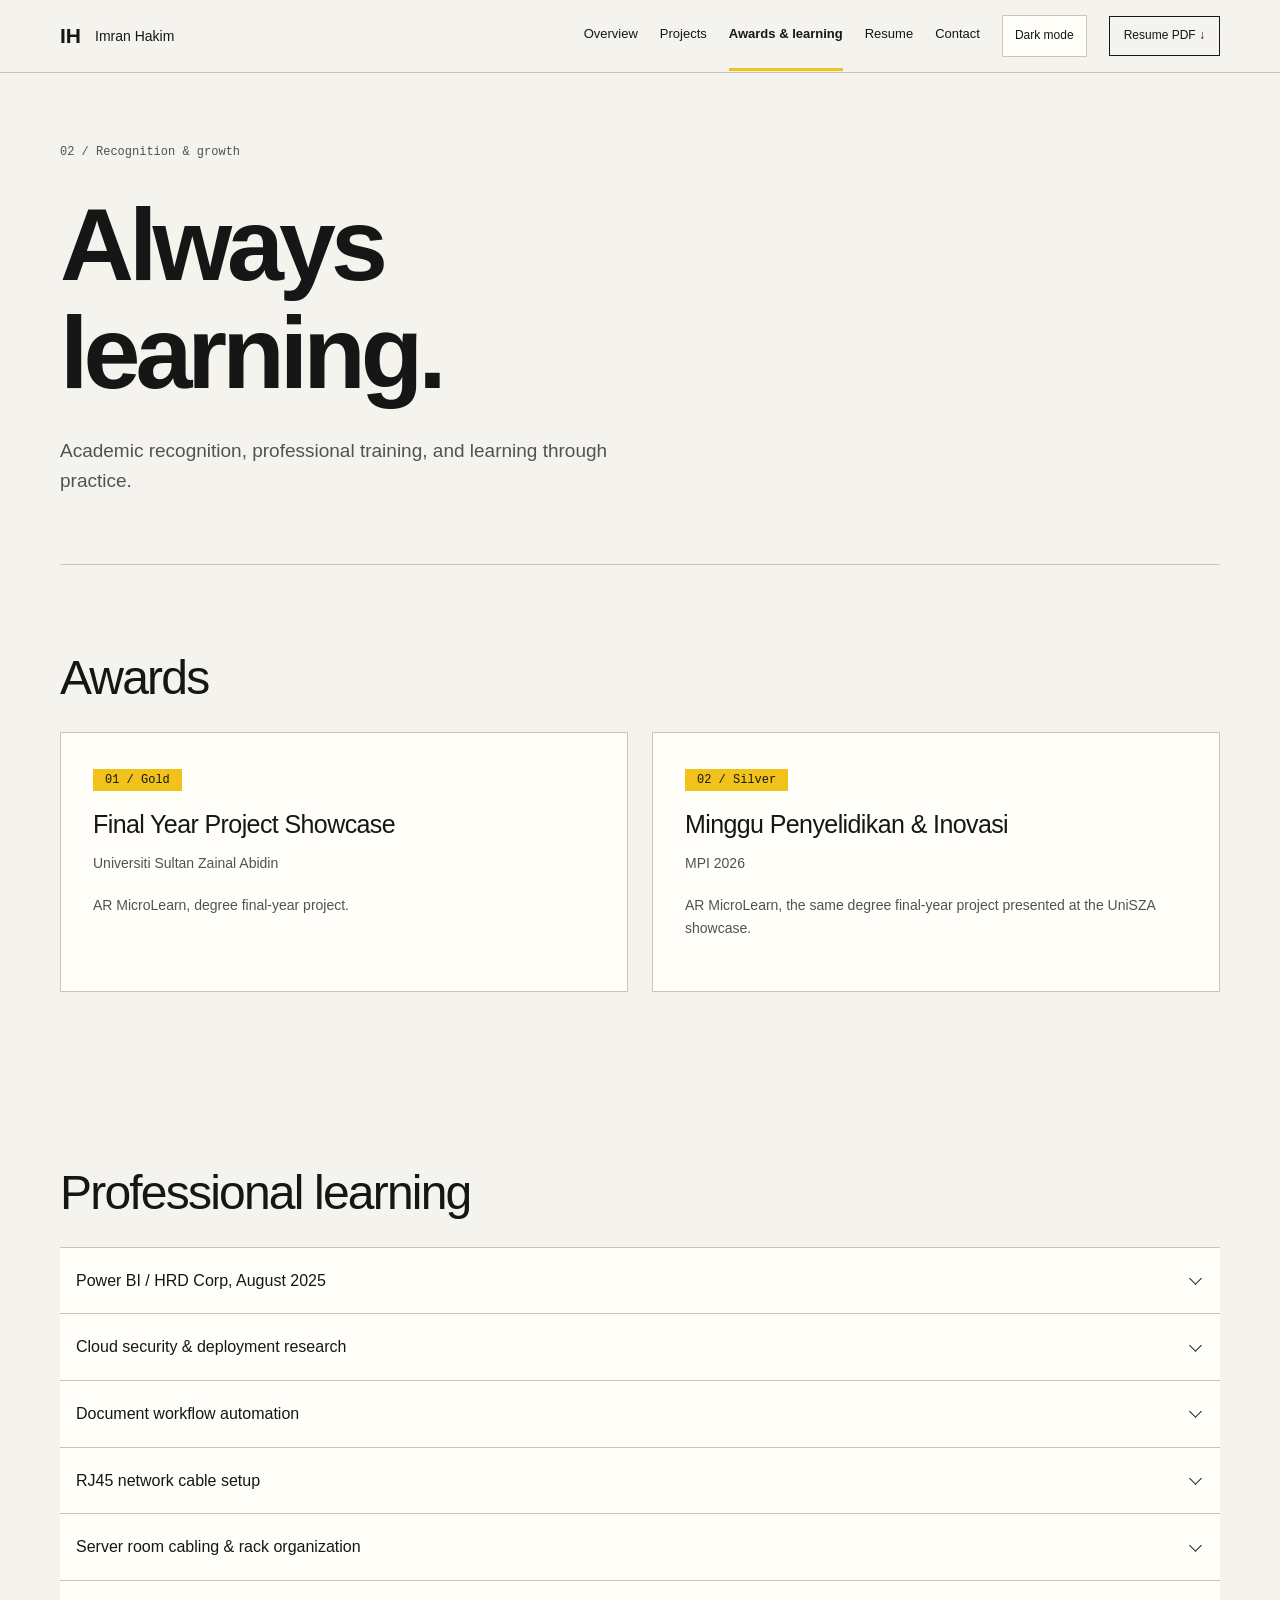
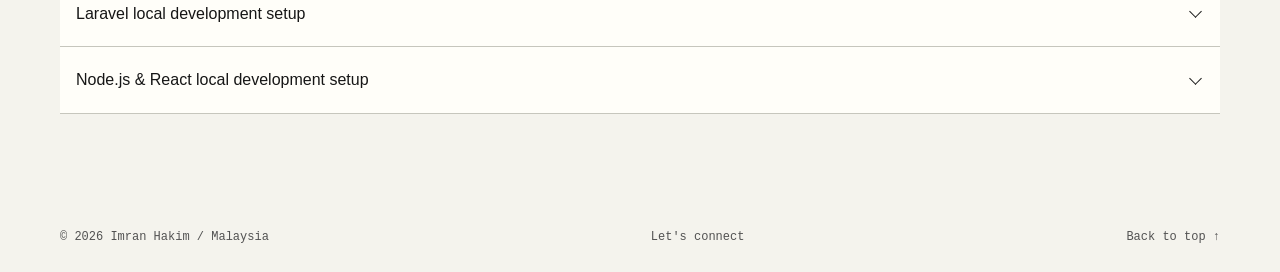
==== certs.html @ 1a6ebb94 "Add files via upload" ====
<!doctype html>
<html lang="en">
  <head>
    <meta charset="utf-8">
    <meta name="viewport" content="width=device-width,initial-scale=1">
    <meta name="description" content="Muhammad Imran Hakim: IT support, infrastructure and application development portfolio.">
    <title>Awards & learning | Imran Hakim</title>
    <link rel="stylesheet" href="styles.css">
    <script src="app.js" defer></script>
  </head>
  <body>
    <a class="skip" href="#main">Skip to content</a>
    <header>
      <nav class="wrap" aria-label="Main navigation">
        <a class="brand" href="index.html" aria-label="Imran Hakim home">IH<span class="brand-name">Imran Hakim</span>
        </a>
        <button id="menu" aria-expanded="false" aria-controls="links">Menu</button>
        <div id="links" class="">
          <a href="index.html">Overview</a>
          <a href="project.html">Projects</a>
          <a href="certs.html" aria-current="page">Awards &amp; learning</a>
          <a href="resume.html">Resume</a>
          <a href="contact.html">Contact</a>
          <button id="theme-toggle" aria-label="Switch colour theme" aria-pressed="false">Dark mode</button>
          <a class="resume" href="assets/Resume_Muhammad%20Imran%20Hakim.pdf" download="">Resume PDF <span aria-hidden="true">↓</span>
          </a>
        </div>
      </nav>
    </header>
    <main id="main">
      <section class="wrap page-intro">
        <span class="page-index">02 / Recognition &amp; growth</span>
        <h1>Always<br/>learning.</h1>
        <p>Academic recognition, professional training, and learning through practice.</p>
      </section>
      <section class="wrap section">
        <h2>Awards</h2>
        <div class="award-grid">
          <article class="award">
            <span class="award-number">01 / Gold</span>
            <h3>Final Year Project Showcase</h3>
            <p>Universiti Sultan Zainal Abidin</p>
            <p>AR MicroLearn, degree final-year project.</p>
          </article>
          <article class="award">
            <span class="award-number">02 / Silver</span>
            <h3>Minggu Penyelidikan &amp; Inovasi</h3>
            <p>MPI 2026</p>
            <p>AR MicroLearn, the same degree final-year project presented at the UniSZA showcase.</p>
          </article>
        </div>
      </section>
      <section class="wrap section">
        <h2>Professional learning</h2>
        <details>
          <summary>Power BI / HRD Corp, August 2025</summary>
          <p>Data modeling and interactive dashboards.</p>
        </details>
        <details>
          <summary>Cloud security &amp; deployment research</summary>
          <p>Independent research into IaaS/PaaS cloud security and Blue-Green deployment strategies.</p>
        </details>
        <details>
          <summary>Document workflow automation</summary>
          <p>Configured multi-recipient signature routing in Adobe Acrobat.</p>
        </details>
        <details>
          <summary>RJ45 network cable setup</summary>
          <p>Prepared Cat5e and Cat6 Ethernet cables, terminated RJ45 connectors, and tested the finished connections.</p>
        </details>
        <details>
          <summary>Server room cabling &amp; rack organization</summary>
          <p>Routed and bundled Ethernet cables in server racks, terminated patch-panel connections, and traced cable runs.</p>
        </details>
        <details>
          <summary>Laravel local development setup</summary>
          <p>Practiced setting up PHP and Composer, configuring a local database connection, and running Laravel locally.</p>
        </details>
        <details>
          <summary>Node.js &amp; React local development setup</summary>
          <p>Practiced setting up Node.js and npm, installing project dependencies, and running a React development server.</p>
        </details>
      </section>
    </main>
    <footer class="wrap">
      <span>© 2026 Imran Hakim / Malaysia</span>
      <a href="contact.html">Let&#x27;s connect</a>
      <a href="#main">Back to top ↑</a>
    </footer>
  </body>
</html>
---- styles.css ----
/* Carbon-inspired gray themes with the reference portfolio's ivory grid and yellow accent. */
:root {
  color-scheme: light;
  --bg: #f4f3ed;
  --layer: #fffef9;
  --layer-hover: #e9e8e1;
  --text: #161616;
  --secondary: #525252;
  --border: #c6c6bd;
  --strong: #161616;
  --accent: #f1c21b;
  --on-accent: #161616;
  --focus: #0f62fe;
  --font: 'IBM Plex Sans','Segoe UI',Arial,sans-serif;
  --mono: 'IBM Plex Mono',Consolas,monospace;
  --grid: rgba(22,22,22,.09);
}

:root[data-theme=dark] {
  color-scheme: dark;
  --bg: #161616;
  --layer: #262626;
  --layer-hover: #353535;
  --text: #f4f4f4;
  --secondary: #c6c6c6;
  --border: #525252;
  --strong: #f4f4f4;
  --grid: rgba(244,244,244,.06);
}

* {
  box-sizing: border-box;
}

html,body {
  overflow-x: clip;
}

html {
  scroll-behavior: smooth;
  scroll-padding-top: 90px;
}

body {
  margin: 0;
  background: var(--bg);
  color: var(--text);
  font: 16px/1.6 var(--font);
}

a {
  color: inherit;
  text-decoration: none;
}

button {
  font: inherit;
  color: inherit;
  cursor: pointer;
}

a:hover {
  text-decoration: underline;
  text-underline-offset: 5px;
}

:focus-visible {
  outline: 2px solid var(--focus);
  outline-offset: 4px;
}

button:disabled {
  opacity: .5;
  cursor: not-allowed;
}

.wrap {
  width: min(1160px,calc(100% - 96px));
  margin-inline: auto;
}

header {
  border-bottom: 1px solid var(--border);
  background: var(--bg);
  position: sticky;
  top: 0;
  z-index: 20;
}

nav {
  min-height: 72px;
  display: flex;
  align-items: center;
  justify-content: space-between;
  gap: 24px;
}

.brand {
  display: flex;
  align-items: center;
  gap: 14px;
  font-size: 21px;
  font-weight: 700;
}

.brand::first-letter {
  color: var(--text);
}

.brand-name {
  font-size: 14px;
  font-weight: 500;
}

#links {
  display: flex;
  align-items: center;
  gap: 22px;
  font-size: 13px;
}

#links>a:not(.resume) {
  padding-block: 23px;
  border-bottom: 3px solid transparent;
}

#links a[aria-current=page] {
  border-color: var(--accent);
  font-weight: 600;
}

#theme-toggle,#menu {
  border: 1px solid var(--border);
  background: var(--layer);
  padding: 10px 12px;
  font-size: 12px;
}

#theme-toggle:hover,#menu:hover {
  background: var(--layer-hover);
}

#menu {
  display: none;
}

.resume {
  border: 1px solid var(--strong);
  padding: 9px 14px;
  font-size: 12px;
}

.hero {
  padding-block: 48px 0;
  position: relative;
  min-height: 700px;
  background-image: linear-gradient(var(--grid) 1px,transparent 1px),linear-gradient(90deg,var(--grid) 1px,transparent 1px);
  background-size: 80px 80px;
}

.location,.page-index {
  font: 12px/1.5 var(--mono);
  color: var(--secondary);
}

h1,h2,h3 {
  min-width: 0;
  overflow-wrap: break-word;
  line-height: 1.06;
}

h1 {
  font-size: clamp(76px,11vw,152px);
  font-weight: 700;
  letter-spacing: -8px;
  margin: 28px 0;
}

.hero-period {
  color: var(--accent);
}

.hero-statement {
  font-size: clamp(24px,3.1vw,42px);
  line-height: 1.3;
  letter-spacing: -1px;
  max-width: 890px;
  color: var(--text);
}

p {
  margin: 0 0 20px;
  color: var(--secondary);
}

.actions {
  display: flex;
  gap: 16px;
  flex-wrap: wrap;
  margin-top: 28px;
}

.button,.secondary {
  min-height: 48px;
  padding: 13px 20px;
  display: inline-flex;
  align-items: center;
  gap: 40px;
  border: 1px solid var(--strong);
  font-size: 14px;
}

.button {
  background: var(--accent);
  color: var(--on-accent);
  border-color: var(--accent);
}

.button:hover {
  background: var(--text);
  color: var(--bg);
  text-decoration: none;
}

.secondary:hover {
  background: var(--layer-hover);
  text-decoration: none;
}

.hero-foot {
  display: flex;
  justify-content: space-between;
  gap: 20px;
  font: 12px/1.5 var(--mono);
  color: var(--secondary);
  border-block: 1px solid var(--border);
  margin-top: 48px;
  padding: 18px 0;
}

.section {
  padding-block: 88px;
}

.heading {
  display: flex;
  justify-content: space-between;
  gap: 32px;
  align-items: end;
  margin-bottom: 36px;
}

h2 {
  font-size: clamp(32px,4vw,48px);
  font-weight: 500;
  letter-spacing: -1.8px;
  margin: 0 0 28px;
}

.heading h2 {
  max-width: 620px;
  margin: 0;
}

.heading p {
  font-size: 14px;
  margin: 0;
  max-width: 330px;
}

h3 {
  font-size: 25px;
  letter-spacing: -.6px;
  font-weight: 500;
  margin: 20px 0 14px;
}

.split {
  display: grid;
  grid-template-columns: repeat(2,minmax(0,1fr));
  gap: 64px;
}

.about {
  border-bottom: 1px solid var(--border);
}

.education article {
  border-top: 1px solid var(--border);
  padding: 24px 0;
}

.education small,.timeline small {
  font: 12px/1.6 var(--mono);
  color: var(--secondary);
}

.education strong {
  font-size: 32px;
  font-weight: 500;
}

.education p {
  font-size: 14px;
  margin-bottom: 8px;
}

.inline-link {
  display: inline-block;
  border-bottom: 1px solid var(--strong);
  margin-top: 20px;
}

.skills article {
  display: grid;
  grid-template-columns: minmax(0,1fr) minmax(0,1.5fr);
  gap: 32px;
  border-top: 1px solid var(--border);
  padding-block: 24px;
}

.skills h3 {
  margin: 0;
  font-size: 21px;
}

.skills p {
  margin: 0;
  font-size: 15px;
}

.dark {
  background: var(--layer);
}

.timeline article {
  padding-block: 24px;
  border-top: 1px solid var(--border);
}

.timeline p {
  font-size: 14px;
}

.journal-section {
  border-bottom: 1px solid var(--border);
}

details {
  border-top: 1px solid var(--border);
}

details:last-child {
  border-bottom: 1px solid var(--border);
}

summary {
  cursor: pointer;
  list-style: none;
  padding: 20px 16px;
  display: flex;
  align-items: center;
  gap: 24px;
  font-size: 16px;
  background: var(--layer);
}

summary:hover {
  background: var(--layer-hover);
}

summary::-webkit-details-marker {
  display: none;
}

summary::after {
  content: '';
  display: block;
  flex-shrink: 0;
  width: 8px;
  height: 8px;
  border-right: 1.5px solid var(--text);
  border-bottom: 1.5px solid var(--text);
  transform: rotate(45deg);
  margin: 0 4px 4px auto;
}

details[open]>summary::after {
  transform: rotate(225deg);
  margin-top: 8px;
}

summary small {
  font: 12px var(--mono);
  color: var(--secondary);
  min-width: 155px;
}

summary strong {
  font-weight: 500;
}

details>p {
  padding: 20px 16px;
  margin: 0;
  background: var(--layer);
  font-size: 14px;
}

.page-intro {
  padding-block: 64px 48px;
  border-bottom: 1px solid var(--border);
}

.page-intro h1 {
  font-size: clamp(64px,8vw,110px);
  letter-spacing: -5px;
  margin-bottom: 28px;
}

.page-intro p {
  max-width: 600px;
  font-size: 19px;
}

.filters {
  display: flex;
  gap: 0;
  margin-bottom: 32px;
  border-bottom: 1px solid var(--border);
  overflow: auto;
}

.filters button {
  background: transparent;
  border: 0;
  border-bottom: 3px solid transparent;
  white-space: nowrap;
  padding: 14px 24px;
  font-size: 14px;
}

.filters button[aria-pressed=true] {
  border-bottom-color: var(--accent);
  background: var(--layer);
  font-weight: 600;
}

.filters button:hover {
  background: var(--layer-hover);
}

.projects {
  display: grid;
  grid-template-columns: repeat(2,minmax(0,1fr));
  gap: 24px;
}

.project {
  background: var(--layer);
  border: 1px solid var(--border);
}

.project[hidden] {
  display: none;
}

.art {
  min-height: 230px;
  display: flex;
  flex-direction: column;
  justify-content: space-between;
  padding: 28px;
  background-image: linear-gradient(var(--grid) 1px,transparent 1px),linear-gradient(90deg,var(--grid) 1px,transparent 1px);
  background-size: 28px 28px;
  border-bottom: 1px solid var(--border);
}

.art-title {
  font-size: 40px;
  font-weight: 600;
  letter-spacing: -2px;
}

.art-foot {
  font: 12px var(--mono);
}

.route {
  display: flex;
  gap: 12px;
  align-items: center;
}

.route span {
  flex: 1;
  padding: 12px 4px;
  border-bottom: 2px solid var(--accent);
  font-size: 14px;
}

.body {
  padding: 28px;
}

.meta {
  display: flex;
  justify-content: space-between;
  gap: 12px;
  font: 11px var(--mono);
  color: var(--secondary);
}

.body p {
  font-size: 15px;
}

.project-bottom {
  display: flex;
  justify-content: space-between;
  align-items: center;
  gap: 16px;
  flex-wrap: wrap;
  margin-top: 32px;
  font: 11px var(--mono);
}

.open {
  border: 0;
  border-bottom: 1px solid var(--strong);
  padding: 8px 0;
  background: transparent;
  font: 13px var(--font);
}

.open:hover {
  color: var(--secondary);
}

.note {
  font-size: 12px;
  margin-top: 24px;
}

.award-grid {
  display: grid;
  grid-template-columns: repeat(2,minmax(0,1fr));
  gap: 24px;
}

.award {
  background: var(--layer);
  border: 1px solid var(--border);
  padding: 32px;
  min-height: 250px;
}

.award-number {
  display: inline-block;
  background: var(--accent);
  color: var(--on-accent);
  padding: 4px 12px;
  font: 12px var(--mono);
}

.award p {
  font-size: 14px;
}

.contact {
  background: var(--layer);
}

.contact h2 {
  font-size: clamp(40px,6vw,72px);
}

.contact p {
  max-width: 540px;
}

.email {
  font-size: clamp(19px,3vw,38px);
  overflow-wrap: anywhere;
  border-bottom: 2px solid var(--accent);
}

.contact-links {
  display: flex;
  align-items: center;
  gap: 28px;
  flex-wrap: wrap;
  margin-top: 32px;
  font-size: 14px;
}

#copy {
  background: transparent;
  border: 1px solid var(--border);
  padding: 12px 16px;
}

#copy:hover {
  background: var(--layer-hover);
}

footer {
  padding-block: 28px;
  display: flex;
  justify-content: space-between;
  gap: 20px;
  font: 12px var(--mono);
  color: var(--secondary);
}

dialog {
  background: var(--layer);
  color: var(--text);
  border: 1px solid var(--border);
  width: min(720px,calc(100% - 32px));
  max-height: 85dvh;
  padding: 32px;
}

dialog::backdrop {
  background: var(--text);
  opacity: .5;
}

.dialog-top {
  display: flex;
  justify-content: space-between;
  align-items: center;
  border-bottom: 1px solid var(--border);
  padding-bottom: 20px;
  font-size: 13px;
}

#close {
  border: 0;
  background: transparent;
  padding: 8px;
}

dialog h2 {
  margin-top: 28px;
}

dialog h3 {
  font-size: 20px;
}

dialog p,dialog li {
  font-size: 15px;
  color: var(--secondary);
}

.tags {
  font: 12px var(--mono);
}

.skip {
  position: fixed;
  z-index: 50;
  transform: translateY(-150%);
  background: var(--accent);
  color: var(--on-accent);
  padding: 12px;
}

.skip:focus {
  transform: translateY(0);
}

@media (max-width:1000px) {
  .wrap {
    width: calc(100% - 48px);
  }
  #links {
    gap: 14px;
  }
  .brand-name {
    display: none;
  }
  #links a {
    font-size: 12px;
  }
  .split {
    gap: 32px;
  }
  .hero {
    min-height: 650px;
  }
  h1 {
    letter-spacing: -5px;
  }
  .heading {
    align-items: start;
  }
}

@media (max-width:700px) {
  .wrap {
    width: calc(100% - 40px);
  }
  nav {
    min-height: 64px;
    flex-wrap: wrap;
    padding-block: 12px;
  }
  #menu {
    display: block;
  }
  .brand-name {
    display: inline;
  }
  #links {
    width: 100%;
    flex-wrap: wrap;
    gap: 16px;
    padding-bottom: 12px;
  }
  .js #links:not(.is-open) {
    display: none;
  }
  #links>a:not(.resume) {
    padding-block: 8px;
  }
  .hero {
    padding-top: 40px;
    min-height: 610px;
    background-size: 48px 48px;
  }
  h1 {
    font-size: clamp(70px,20vw,120px);
    letter-spacing: -5px;
    margin-block: 32px;
  }
  .hero-statement {
    font-size: 25px;
    letter-spacing: -.5px;
  }
  .hero-foot {
    font-size: 10px;
    flex-direction: column;
    gap: 8px;
    margin-top: 36px;
  }
  .section {
    padding-block: 56px;
  }
  .heading {
    flex-direction: column;
    gap: 16px;
  }
  .split,.projects,.award-grid {
    grid-template-columns: minmax(0,1fr);
    gap: 32px;
  }
  .skills article {
    grid-template-columns: minmax(0,1fr);
    gap: 16px;
  }
  summary {
    gap: 12px;
    flex-wrap: wrap;
  }
  summary small {
    width: 100%;
  }
  summary strong {
    max-width: 85%;
  }
  .page-intro {
    padding-block: 48px 32px;
  }
  .page-intro h1 {
    font-size: 64px;
    letter-spacing: -3px;
  }
  .page-intro p {
    font-size: 17px;
  }
  .filters button {
    padding-inline: 16px;
    font-size: 12px;
  }
  .route {
    gap: 8px;
  }
  .art {
    padding: 24px;
  }
  .body {
    padding: 24px;
  }
  .meta {
    font-size: 10px;
  }
  .contact-links {
    gap: 20px;
  }
  .email {
    font-size: 20px;
  }
  footer {
    flex-wrap: wrap;
    font-size: 10px;
  }
  dialog {
    padding: 24px;
  }
}

@media (prefers-reduced-motion:reduce) {
  html {
    scroll-behavior: auto;
  }
  *,*::before,*::after {
    transition: none!important;
    animation: none!important;
  }
}

/* Shared list, dialog, and touch interaction defaults. */
ul {
  list-style: disc;
  padding-left: 1.5rem;
}

dialog {
  margin: auto;
}

button,a,summary {
  touch-action: manipulation;
}

.contact-links #status {
  font-size: 13px;
}

#root {
  min-height: 100dvh;
}

/* Interactive resume: a document surface with a persistent section index. */
.resume-intro {
  padding-block: 56px 40px;
  display: flex;
  align-items: end;
  justify-content: space-between;
  gap: 32px;
}

.resume-intro h1 {
  font-size: clamp(56px,6.5vw,88px);
  letter-spacing: -4px;
  margin: 20px 0;
}

.resume-intro p {
  max-width: 560px;
  margin: 0;
}

.resume-intro .button {
  gap: 16px;
  flex-shrink: 0;
}

.resume-workspace {
  padding-bottom: 80px;
}

.resume-toolbar {
  display: flex;
  justify-content: space-between;
  align-items: center;
  border-block: 1px solid var(--border);
  gap: 16px;
  min-height: 64px;
  margin-bottom: 32px;
}

.resume-views {
  display: flex;
  align-self: stretch;
}

.resume-views button {
  background: transparent;
  border: 0;
  border-bottom: 3px solid transparent;
  padding: 16px 20px;
  font-size: 14px;
}

.resume-views button[aria-pressed=true] {
  border-color: var(--accent);
  background: var(--layer);
  font-weight: 600;
}

.resume-views button:hover,.resume-density:hover {
  background: var(--layer-hover);
}

.resume-density {
  background: transparent;
  border: 1px solid var(--border);
  padding: 8px 14px;
  font-size: 12px;
}

.resume-layout {
  display: grid;
  grid-template-columns: 180px minmax(0,1fr);
  gap: 32px;
  align-items: start;
}

.resume-sidebar {
  position: sticky;
  top: 104px;
}

.resume-sidebar-label {
  font: 11px var(--mono);
  color: var(--secondary);
  display: block;
  margin: 12px 0 20px;
}

.resume-sidebar nav {
  display: flex;
  flex-direction: column;
  align-items: stretch;
  gap: 0;
  min-height: 0;
}

.resume-sidebar nav a {
  display: flex;
  justify-content: space-between;
  border-top: 1px solid var(--border);
  padding: 12px 8px;
  font-size: 13px;
}

.resume-sidebar nav a:hover {
  background: var(--layer);
  text-decoration: none;
}

.resume-sidebar nav a span {
  color: var(--secondary);
}

.resume-sidebar-note {
  border-top: 1px solid var(--border);
  padding-top: 24px;
  margin-top: 24px;
}

.resume-sidebar-note svg {
  margin-bottom: 12px;
}

.resume-sidebar-note p {
  font-size: 12px;
  line-height: 1.8;
}

.resume-sheet {
  padding: 40px;
  background: var(--layer);
  border: 1px solid var(--border);
}

.cv-masthead {
  display: flex;
  gap: 24px;
  align-items: center;
}

.cv-logo {
  width: 80px;
  height: 80px;
  flex-shrink: 0;
  background: var(--accent);
  color: var(--on-accent);
  font-size: 54px;
  font-weight: 700;
  line-height: 80px;
  letter-spacing: -4px;
  text-align: center;
}

.cv-logo span {
  font-size: 48px;
}

.cv-masthead h2 {
  font-size: 31px;
  letter-spacing: -1px;
  margin: 0 0 12px;
  font-weight: 600;
}

.cv-masthead h2 span {
  display: block;
  font-size: 19px;
  font-weight: 400;
  letter-spacing: 0;
  margin-top: 6px;
}

.cv-masthead p {
  font-size: 12px;
  margin: 0;
}

.cv-contact {
  display: flex;
  flex-wrap: wrap;
  gap: 8px 24px;
  font-size: 12px;
  padding: 24px 0;
  border-bottom: 1px solid var(--border);
  margin-bottom: 36px;
  color: var(--secondary);
}

.cv-contact a {
  border-bottom: 1px solid var(--border);
}

.resume-sheet>section {
  margin-bottom: 40px;
}

.cv-heading {
  display: flex;
  align-items: center;
  gap: 12px;
  font-size: 22px;
  font-weight: 500;
  letter-spacing: -.6px;
  margin-bottom: 20px;
  scroll-margin-top: 100px;
}

.cv-heading svg {
  flex-shrink: 0;
}

.resume-sheet p,.resume-sheet li {
  font-size: 14px;
  line-height: 1.75;
}

.cv-entry {
  border-top: 1px solid var(--border);
  padding-top: 20px;
  margin-top: 20px;
}

.cv-entry-top {
  display: flex;
  justify-content: space-between;
  gap: 24px;
  align-items: start;
  margin-bottom: 12px;
}

.cv-entry-top h3 {
  font-size: 18px;
  margin: 0 0 8px;
  letter-spacing: -.3px;
}

.cv-entry-top p {
  font-size: 12px;
  margin: 0;
}

.cv-entry-top>span {
  font: 11px/1.7 var(--mono);
  text-align: right;
  color: var(--secondary);
  max-width: 190px;
  flex-shrink: 0;
}

.cv-entry-top small {
  font: 11px var(--font);
}

.cv-entry ul {
  margin: 12px 0 16px;
  color: var(--secondary);
}

.cv-entry li {
  margin-bottom: 8px;
}

.cv-highlight {
  margin-bottom: 12px;
}

.cv-academic {
  display: flex;
  flex-wrap: wrap;
  gap: 16px;
  align-items: center;
  font-size: 12px;
  color: var(--secondary);
}

.cv-academic strong {
  color: var(--text);
  font-size: 16px;
  font-weight: 500;
}

.cv-stack {
  font: 11px var(--mono);
  color: var(--secondary);
  display: block;
}

.cv-skill-groups>div {
  display: grid;
  grid-template-columns: 100px minmax(0,1fr);
  gap: 20px;
  margin-bottom: 20px;
}

.cv-skill-groups h3 {
  font-size: 14px;
  margin: 8px 0;
}

.cv-skill-groups ul {
  list-style: none;
  padding: 0;
  display: flex;
  flex-wrap: wrap;
  gap: 8px;
}

.cv-skill-groups li {
  border: 1px solid var(--border);
  padding: 4px 10px;
  font-size: 11px;
}

.cv-award {
  display: flex;
  align-items: start;
  gap: 20px;
  border-top: 1px solid var(--border);
  padding-top: 20px;
  margin-top: 20px;
}

.cv-award>span {
  background: var(--accent);
  color: var(--on-accent);
  padding: 4px 8px;
  font: 12px var(--mono);
  min-width: 65px;
  text-align: center;
}

.cv-award h3 {
  font-size: 16px;
  margin: 0 0 8px;
}

.cv-award p {
  font-size: 12px;
  margin-bottom: 16px;
}

.cv-training {
  margin: 20px 0 0;
}

.cv-end {
  display: flex;
  flex-wrap: wrap;
  gap: 16px;
  align-items: center;
  border-top: 1px solid var(--border);
  padding-top: 24px;
  font-size: 12px;
  color: var(--secondary);
}

.cv-end a {
  color: var(--text);
  text-decoration: underline;
  text-underline-offset: 4px;
}

.is-compact .cv-detail {
  display: none;
}

.resume-pdf {
  border: 1px solid var(--border);
  background: var(--layer);
}

.resume-pdf p {
  padding: 16px 20px;
  font-size: 13px;
  margin: 0;
}

.resume-pdf p a {
  text-decoration: underline;
}

.resume-pdf iframe {
  display: block;
  width: 100%;
  height: 850px;
  height: 80dvh;
  border: 0;
  border-top: 1px solid var(--border);
}

@media (max-width:1100px) and (min-width:701px) {
  #links {
    gap: 12px;
  }
  .brand-name {
    display: none;
  }
  #links a,#theme-toggle {
    font-size: 11px;
  }
  .resume-layout {
    grid-template-columns: 150px minmax(0,1fr);
    gap: 24px;
  }
  .resume-sheet {
    padding: 28px;
  }
  .cv-masthead h2 {
    font-size: 26px;
  }
}

@media (max-width:700px) {
  .resume-intro {
    padding-block: 40px 28px;
    flex-direction: column;
    align-items: start;
    gap: 24px;
  }
  .resume-intro h1 {
    font-size: 58px;
    letter-spacing: -3px;
  }
  .resume-toolbar {
    flex-wrap: wrap;
    gap: 12px;
    padding-bottom: 12px;
  }
  .resume-views {
    width: 100%;
  }
  .resume-views button {
    font-size: 13px;
    flex: 1;
    padding-inline: 12px;
  }
  .resume-layout {
    grid-template-columns: minmax(0,1fr);
    gap: 20px;
  }
  .resume-sidebar {
    position: static;
    min-width: 0;
  }
  .resume-sidebar-label,.resume-sidebar-note {
    display: none;
  }
  .resume-sidebar nav {
    flex-direction: row;
    flex-wrap: wrap;
    gap: 8px;
    padding: 0;
  }
  .resume-sidebar nav a {
    border: 1px solid var(--border);
    padding: 6px 10px;
    font-size: 12px;
    gap: 12px;
  }
  .resume-sheet {
    padding: 24px 20px;
  }
  .cv-masthead {
    gap: 16px;
    align-items: start;
  }
  .cv-logo {
    width: 54px;
    height: 54px;
    font-size: 36px;
    line-height: 54px;
    letter-spacing: -3px;
  }
  .cv-logo span {
    font-size: 32px;
  }
  .cv-masthead h2 {
    font-size: 24px;
    letter-spacing: -.5px;
  }
  .cv-masthead h2 span {
    font-size: 16px;
  }
  .cv-masthead p {
    font-size: 11px;
  }
  .cv-contact {
    gap: 10px;
    font-size: 11px;
    flex-direction: column;
    align-items: start;
    overflow-wrap: anywhere;
  }
  .cv-entry-top {
    flex-direction: column;
    gap: 8px;
  }
  .cv-entry-top>span {
    text-align: left;
    max-width: none;
  }
  .cv-entry-top>span br {
    display: none;
  }
  .cv-entry-top small {
    margin-left: 8px;
  }
  .cv-skill-groups>div {
    grid-template-columns: minmax(0,1fr);
    gap: 4px;
  }
  .cv-heading {
    font-size: 21px;
  }
  .cv-award {
    gap: 12px;
  }
  .cv-award>span {
    min-width: 56px;
  }
  .resume-pdf iframe {
    height: 650px;
  }
}

[hidden] {
  display: none!important;
}

.close-case {
  border: 0;
  background: transparent;
  padding: 8px;
}

#resume-pdf {
  margin-bottom: 80px;
}

.resume-sidebar nav {
  min-height: 0;
}

/* Project repositories and internship photography. */
.repo-link {
  display: inline-block;
  font-size: 13px;
  border-bottom: 1px solid var(--strong);
  margin-bottom: 18px;
}

.project-photo {
  display: block;
  width: 100%;
  height: 280px;
  object-fit: cover;
  object-position: center 40%;
  border-bottom: 1px solid var(--border);
}

.photo-dialog {
  width: min(1000px,calc(100% - 32px));
}

.photo-gallery {
  display: grid;
  grid-template-columns: repeat(2,minmax(0,1fr));
  gap: 24px;
}

.photo-gallery figure {
  margin: 0;
  min-width: 0;
}

.photo-gallery a {
  display: block;
  background: var(--bg);
  border: 1px solid var(--border);
}

.photo-gallery img {
  display: block;
  width: 100%;
  height: 330px;
  object-fit: contain;
}

.photo-gallery figcaption {
  font-size: 13px;
  color: var(--secondary);
  margin-top: 10px;
}

.photo-hint {
  font-size: 13px;
}

.photo-dialog .dialog-top {
  position: sticky;
  top: -32px;
  background: var(--layer);
  z-index: 1;
}

.photo-dialog .close-case {
  flex-shrink: 0;
}

@media (max-width:700px) {
  .project-photo {
    height: 240px;
  }
  .photo-gallery {
    grid-template-columns: minmax(0,1fr);
  }
  .photo-gallery img {
    height: 360px;
  }
  .photo-dialog .dialog-top {
    top: -24px;
  }
}

/* Actual project interfaces, shared by cards and case studies. */
.project-screenshot {
  display: block;
  width: 100%;
  height: auto;
  aspect-ratio: 3/2;
  object-fit: contain;
  background: #f5f5f7;
  border-bottom: 1px solid var(--border);
}

.case-screenshot {
  margin: 24px 0;
}

.case-video {
  display: block;
  width: 100%;
  max-height: 50dvh;
  background: #000;
}

.case-screenshot a {
  display: block;
  border: 1px solid var(--border);
  background: #f5f5f7;
}

.case-screenshot img {
  display: block;
  width: 100%;
  height: auto;
}

.case-screenshot figcaption {
  font-size: 12px;
  line-height: 1.5;
  color: var(--secondary);
  margin-top: 8px;
}

.portfolio-download {
  margin-top: 8px;
}
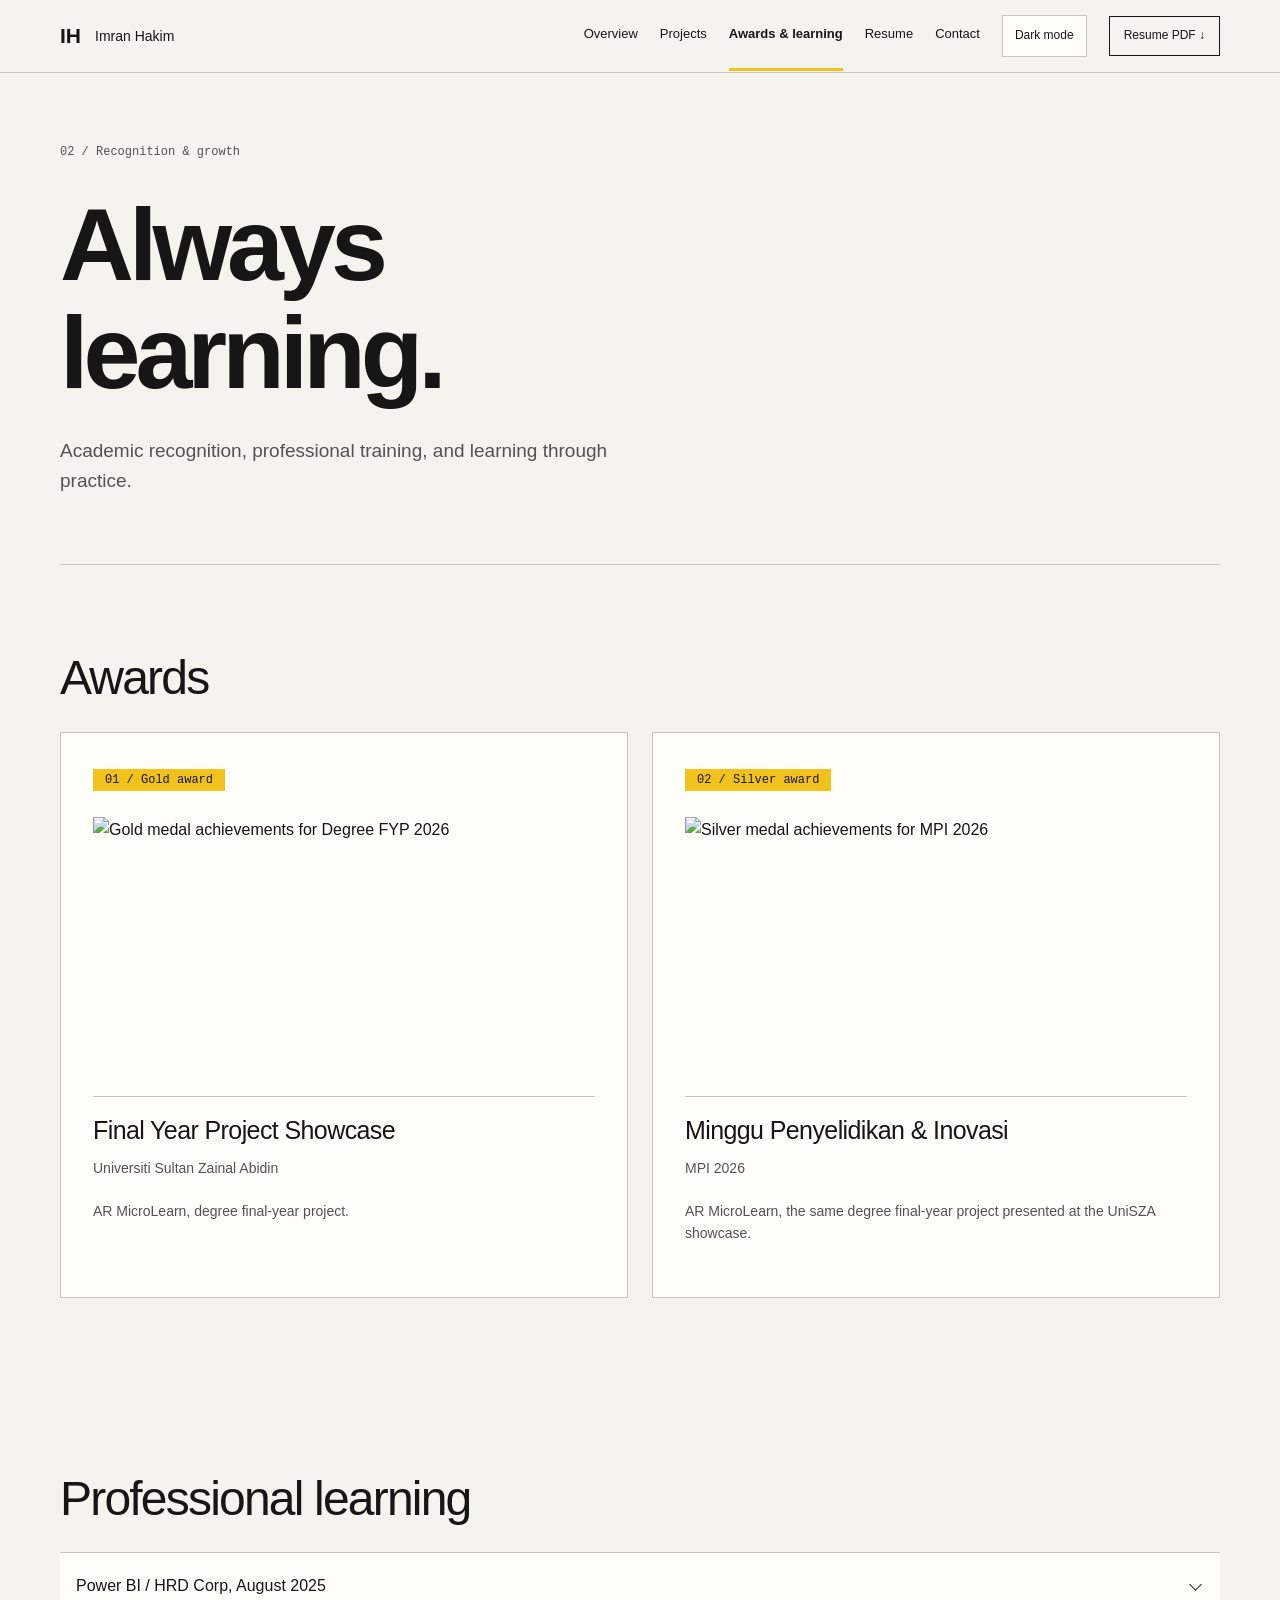
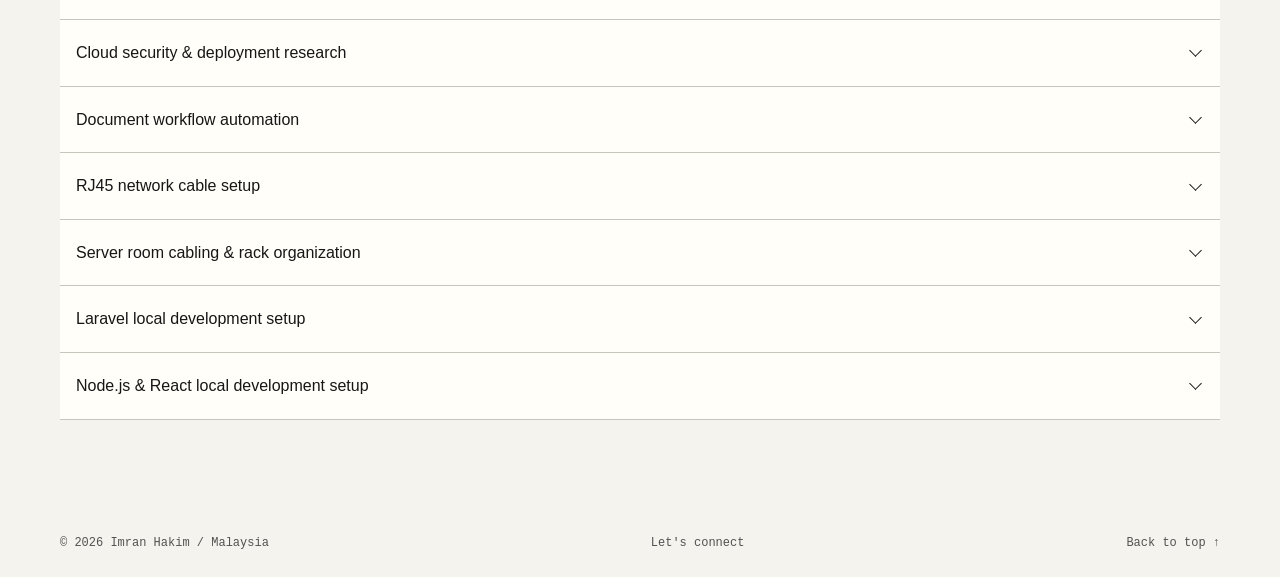
==== commit ca15b226: "Insert images for both of the achievement Modify award text to include 'award' label and add image f" ====
--- a/certs.html
+++ b/certs.html
@@ -37,13 +37,19 @@
         <h2>Awards</h2>
         <div class="award-grid">
           <article class="award">
-            <span class="award-number">01 / Gold</span>
+            <span class="award-number">01 / Gold award</span>
+            <br>
+            <br>
+            <img class="project-photo" src="assets/achievements/gold-medal-gyp.jpg" alt="Gold medal achievements for Degree FYP 2026" loading="lazy" width="200" height="800">
             <h3>Final Year Project Showcase</h3>
             <p>Universiti Sultan Zainal Abidin</p>
             <p>AR MicroLearn, degree final-year project.</p>
           </article>
           <article class="award">
-            <span class="award-number">02 / Silver</span>
+            <span class="award-number">02 / Silver award</span>
+            <br>
+            <br>
+            <img class="project-photo" src="assets/achievements/silver-medal-mpi.jpg" alt="Silver medal achievements for MPI 2026" loading="lazy" width="200" height="800">
             <h3>Minggu Penyelidikan &amp; Inovasi</h3>
             <p>MPI 2026</p>
             <p>AR MicroLearn, the same degree final-year project presented at the UniSZA showcase.</p>
